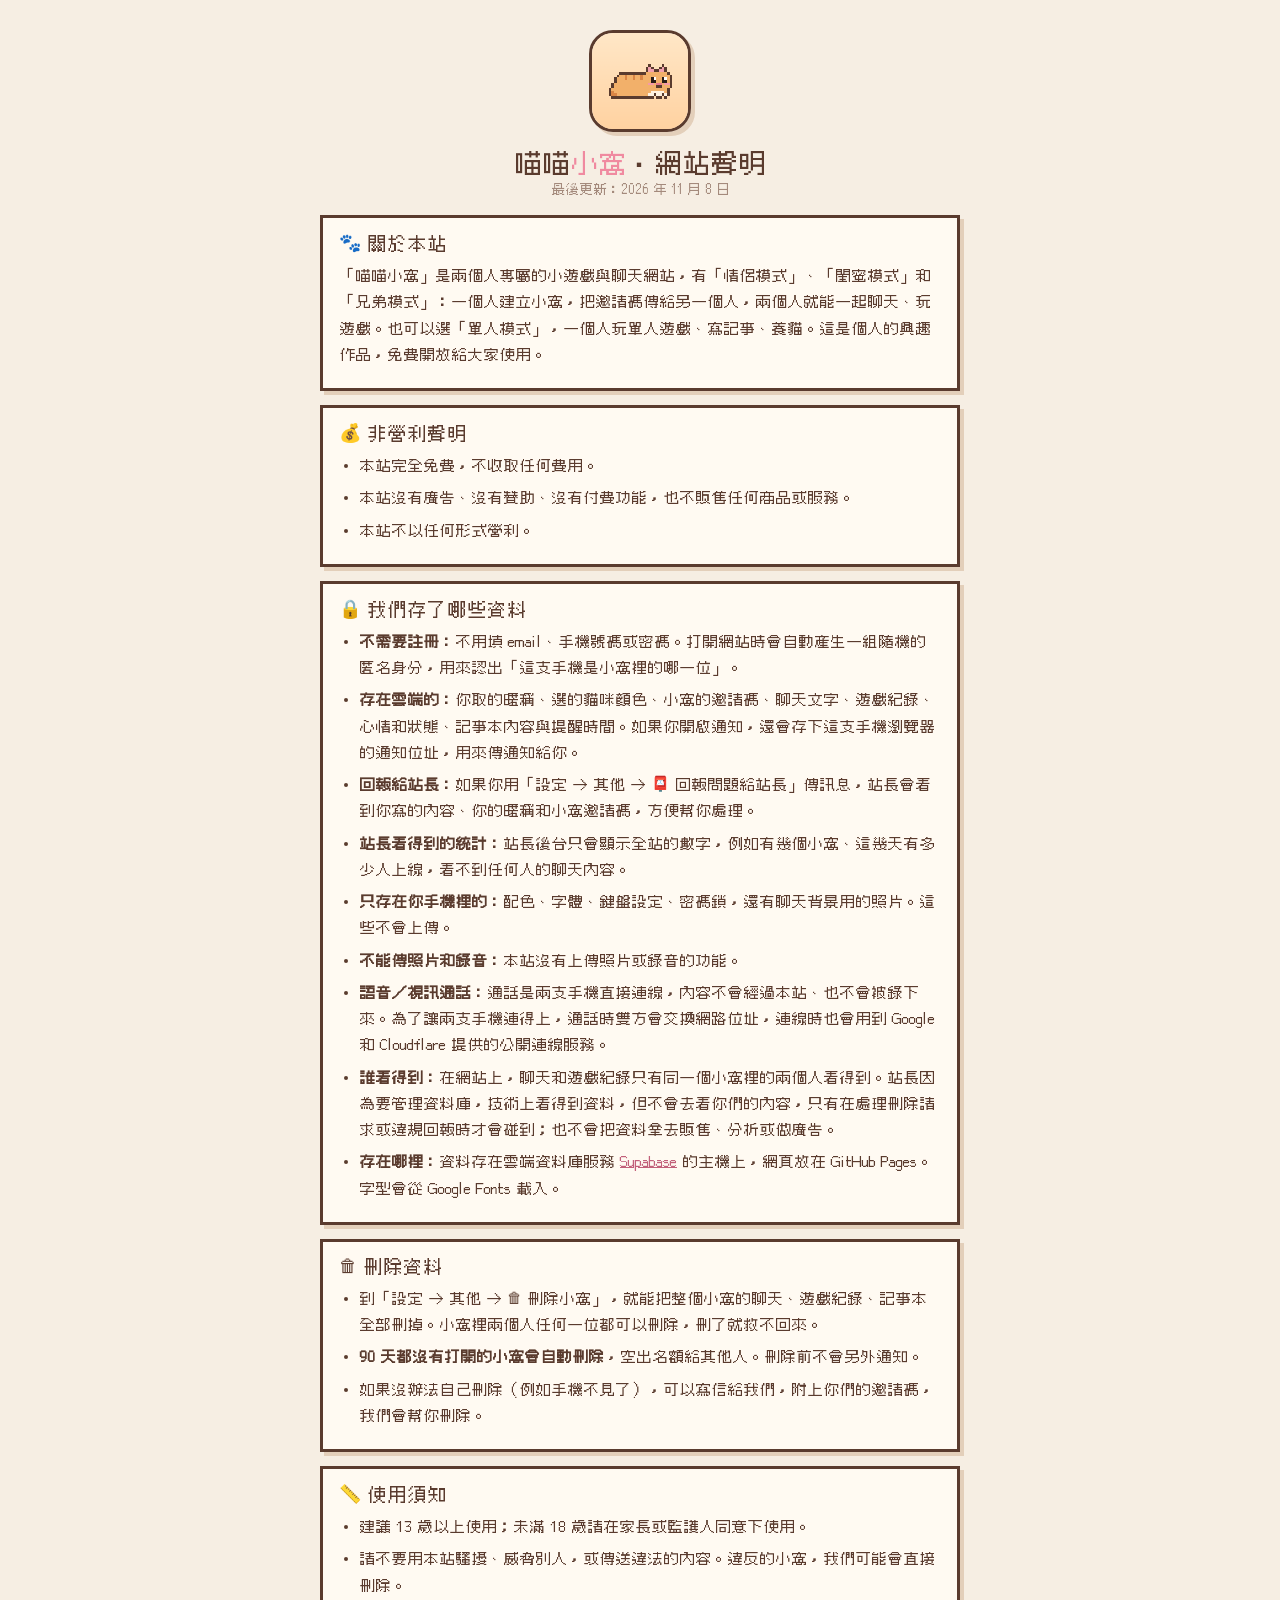
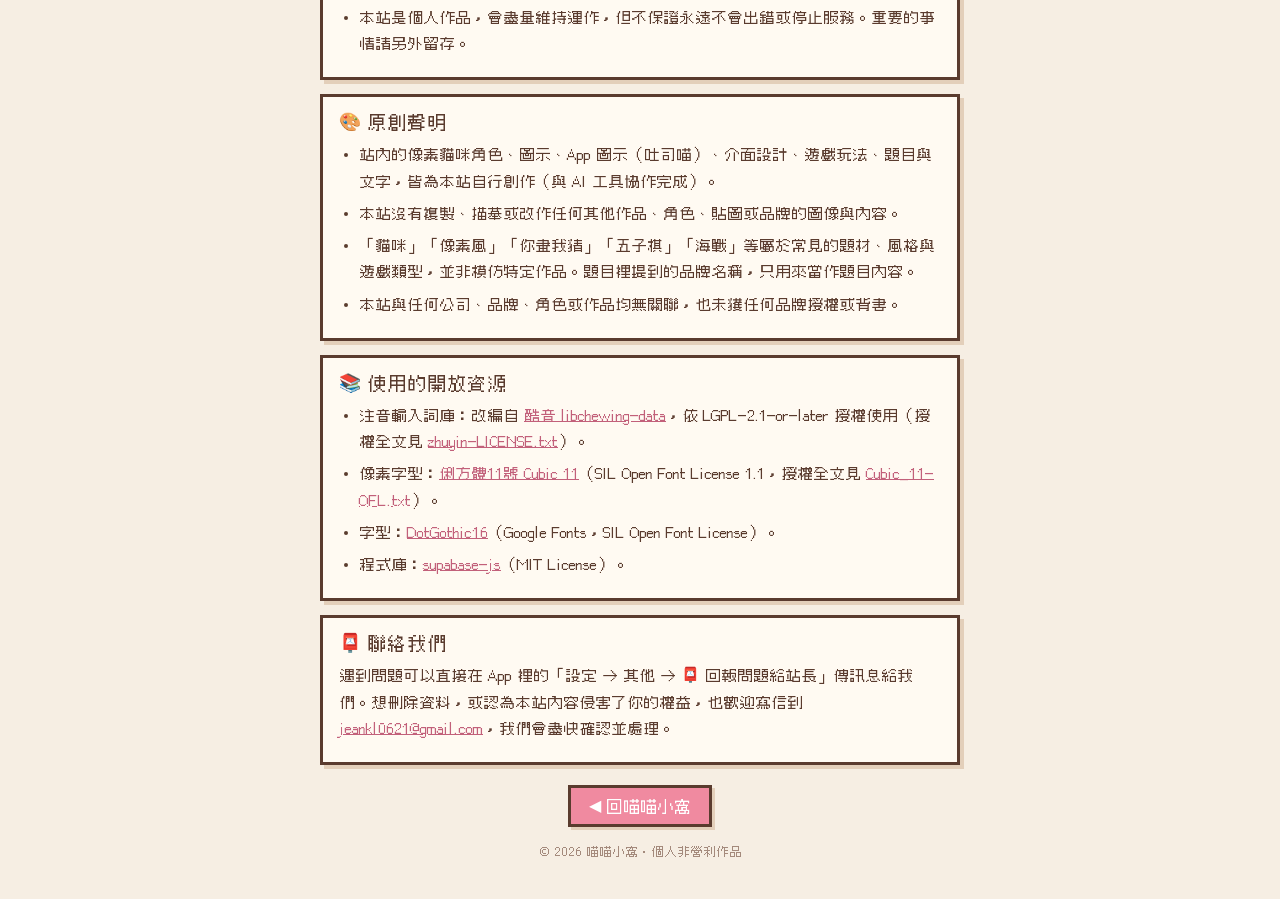
==== about.html @ b5d5bd95 "喵喵小窩 公開版 Co-Authored-By: Claude Opus 5.5 <noreply@anthropic.com> Claude-Session: https://claude.ai/c" ====
<!DOCTYPE html>
<html lang="zh-Hant-TW"><head><meta charset="utf-8">
<meta name="viewport" content="width=device-width,initial-scale=1,viewport-fit=cover">
<title>喵喵小窩・網站聲明</title>
<meta property="og:title" content="喵喵小窩・網站聲明">
<meta property="og:image" content="https://meow-nest.github.io/icons/share.jpg">
<link rel="icon" type="image/png" href="icons/icon-192.png">
<link rel="stylesheet" href="https://fonts.googleapis.com/css2?family=DotGothic16&display=swap">
<style>
@font-face{font-family:"Cubic11";src:url("fonts/Cubic_11.woff2") format("woff2");font-display:swap}
:root{--ink:#5a3b2e;--line:#5a3b2e;--shadow:#e3cfba;--pink:#f08aa0;--pinkL:#ffe1e7;--paper:#fffaf2;--muted:#a48a7c}
html,body{margin:0;background:#f6eee3;color:var(--ink);font-family:"Cubic11","DotGothic16",-apple-system,"PingFang TC","Noto Sans TC",sans-serif}
.wrap{max-width:640px;margin:0 auto;padding:20px 16px calc(40px + env(safe-area-inset-bottom))}
.hd{text-align:center;margin:10px 0 18px}
.hd img{width:96px;height:96px;border-radius:24px;border:3px solid var(--line);box-shadow:4px 4px 0 var(--shadow);image-rendering:pixelated}
h1{font-weight:400;font-size:26px;margin:12px 0 2px}h1 b{font-weight:400;color:var(--pink)}
.sub{color:var(--muted);font-size:13px}
.box{background:var(--paper);border:3px solid var(--line);box-shadow:4px 4px 0 var(--shadow);padding:14px 16px;margin-bottom:14px}
h2{font-weight:400;font-size:18px;margin:0 0 8px}
p,li{font-size:15px;line-height:1.75;margin:0 0 6px}
ul{padding-left:20px;margin:0}
a{color:#c2607a}
.back{display:inline-block;margin-top:6px;padding:8px 18px;background:var(--pink);color:#fff;border:3px solid var(--line);box-shadow:3px 3px 0 var(--shadow);text-decoration:none}
.foot{text-align:center;font-size:12px;color:var(--muted);margin-top:18px}
</style></head><body><div class="wrap">
<div class="hd"><img src="icons/icon-192.png" alt="喵喵小窩"><h1>喵喵<b>小窩</b>・網站聲明</h1><div class="sub">最後更新：2026 年 11 月 8 日</div></div>

<div class="box"><h2>🐾 關於本站</h2>
<p>「喵喵小窩」是兩個人專屬的小遊戲與聊天網站，有「情侶模式」、「閨蜜模式」和「兄弟模式」：一個人建立小窩，把邀請碼傳給另一個人，兩個人就能一起聊天、玩遊戲。也可以選「單人模式」，一個人玩單人遊戲、寫記事、養貓。這是個人的興趣作品，免費開放給大家使用。</p></div>

<div class="box"><h2>💰 非營利聲明</h2>
<ul>
<li>本站完全免費，不收取任何費用。</li>
<li>本站沒有廣告、沒有贊助、沒有付費功能，也不販售任何商品或服務。</li>
<li>本站不以任何形式營利。</li>
</ul></div>

<div class="box"><h2>🔒 我們存了哪些資料</h2>
<ul>
<li><b>不需要註冊</b>：不用填 email、手機號碼或密碼。打開網站時會自動產生一組隨機的匿名身分，用來認出「這支手機是小窩裡的哪一位」。</li>
<li><b>存在雲端的</b>：你取的暱稱、選的貓咪顏色、小窩的邀請碼、聊天文字、遊戲紀錄、心情和狀態、記事本內容與提醒時間。如果你開啟通知，還會存下這支手機瀏覽器的通知位址，用來傳通知給你。</li>
<li><b>回報給站長</b>：如果你用「設定 → 其他 → 📮 回報問題給站長」傳訊息，站長會看到你寫的內容、你的暱稱和小窩邀請碼，方便幫你處理。</li>
<li><b>站長看得到的統計</b>：站長後台只會顯示全站的數字，例如有幾個小窩、這幾天有多少人上線，看不到任何人的聊天內容。</li>
<li><b>只存在你手機裡的</b>：配色、字體、鍵盤設定、密碼鎖，還有聊天背景用的照片。這些不會上傳。</li>
<li><b>不能傳照片和錄音</b>：本站沒有上傳照片或錄音的功能。</li>
<li><b>語音／視訊通話</b>：通話是兩支手機直接連線，內容不會經過本站、也不會被錄下來。為了讓兩支手機連得上，通話時雙方會交換網路位址，連線時也會用到 Google 和 Cloudflare 提供的公開連線服務。</li>
<li><b>誰看得到</b>：在網站上，聊天和遊戲紀錄只有同一個小窩裡的兩個人看得到。站長因為要管理資料庫，技術上看得到資料，但不會去看你們的內容，只有在處理刪除請求或違規回報時才會碰到；也不會把資料拿去販售、分析或做廣告。</li>
<li><b>存在哪裡</b>：資料存在雲端資料庫服務 <a href="https://supabase.com" target="_blank" rel="noopener">Supabase</a> 的主機上，網頁放在 GitHub Pages。字型會從 Google Fonts 載入。</li>
</ul></div>

<div class="box"><h2>🗑 刪除資料</h2>
<ul>
<li>到「設定 → 其他 → 🗑 刪除小窩」，就能把整個小窩的聊天、遊戲紀錄、記事本全部刪掉。小窩裡兩個人任何一位都可以刪除，刪了就救不回來。</li>
<li><b>90 天都沒有打開的小窩會自動刪除</b>，空出名額給其他人。刪除前不會另外通知。</li>
<li>如果沒辦法自己刪除（例如手機不見了），可以寫信給我們，附上你們的邀請碼，我們會幫你刪除。</li>
</ul></div>

<div class="box"><h2>📏 使用須知</h2>
<ul>
<li>建議 13 歲以上使用；未滿 18 歲請在家長或監護人同意下使用。</li>
<li>請不要用本站騷擾、威脅別人，或傳送違法的內容。違反的小窩，我們可能會直接刪除。</li>
<li>本站是個人作品，會盡量維持運作，但不保證永遠不會出錯或停止服務。重要的事情請另外留存。</li>
</ul></div>

<div class="box"><h2>🎨 原創聲明</h2>
<ul>
<li>站內的像素貓咪角色、圖示、App 圖示（吐司喵）、介面設計、遊戲玩法、題目與文字，皆為本站自行創作（與 AI 工具協作完成）。</li>
<li>本站沒有複製、描摹或改作任何其他作品、角色、貼圖或品牌的圖像與內容。</li>
<li>「貓咪」「像素風」「你畫我猜」「五子棋」「海戰」等屬於常見的題材、風格與遊戲類型，並非模仿特定作品。題目裡提到的品牌名稱，只用來當作題目內容。</li>
<li>本站與任何公司、品牌、角色或作品均無關聯，也未獲任何品牌授權或背書。</li>
</ul></div>

<div class="box"><h2>📚 使用的開放資源</h2>
<ul>
<li>注音輸入詞庫：改編自 <a href="https://github.com/chewing/libchewing-data" target="_blank" rel="noopener">酷音 libchewing-data</a>，依 LGPL-2.1-or-later 授權使用（授權全文見 <a href="zhuyin-LICENSE.txt">zhuyin-LICENSE.txt</a>）。</li>
<li>像素字型：<a href="https://github.com/ACh-K/Cubic-11" target="_blank" rel="noopener">俐方體11號 Cubic 11</a>（SIL Open Font License 1.1，授權全文見 <a href="fonts/Cubic_11-OFL.txt">Cubic_11-OFL.txt</a>）。</li>
<li>字型：<a href="https://fonts.google.com/specimen/DotGothic16" target="_blank" rel="noopener">DotGothic16</a>（Google Fonts，SIL Open Font License）。</li>
<li>程式庫：<a href="https://github.com/supabase/supabase-js" target="_blank" rel="noopener">supabase-js</a>（MIT License）。</li>
</ul></div>

<div class="box"><h2>📮 聯絡我們</h2>
<p>遇到問題可以直接在 App 裡的「設定 → 其他 → 📮 回報問題給站長」傳訊息給我們。想刪除資料，或認為本站內容侵害了你的權益，也歡迎寫信到 <a href="mailto:jeankl0621&#64;gmail.com">jeankl0621&#64;gmail.com</a>，我們會盡快確認並處理。</p></div>

<div style="text-align:center"><a class="back" href="./">◀ 回喵喵小窩</a></div>
<div class="foot">© 2026 喵喵小窩・個人非營利作品</div>
</div></body></html>
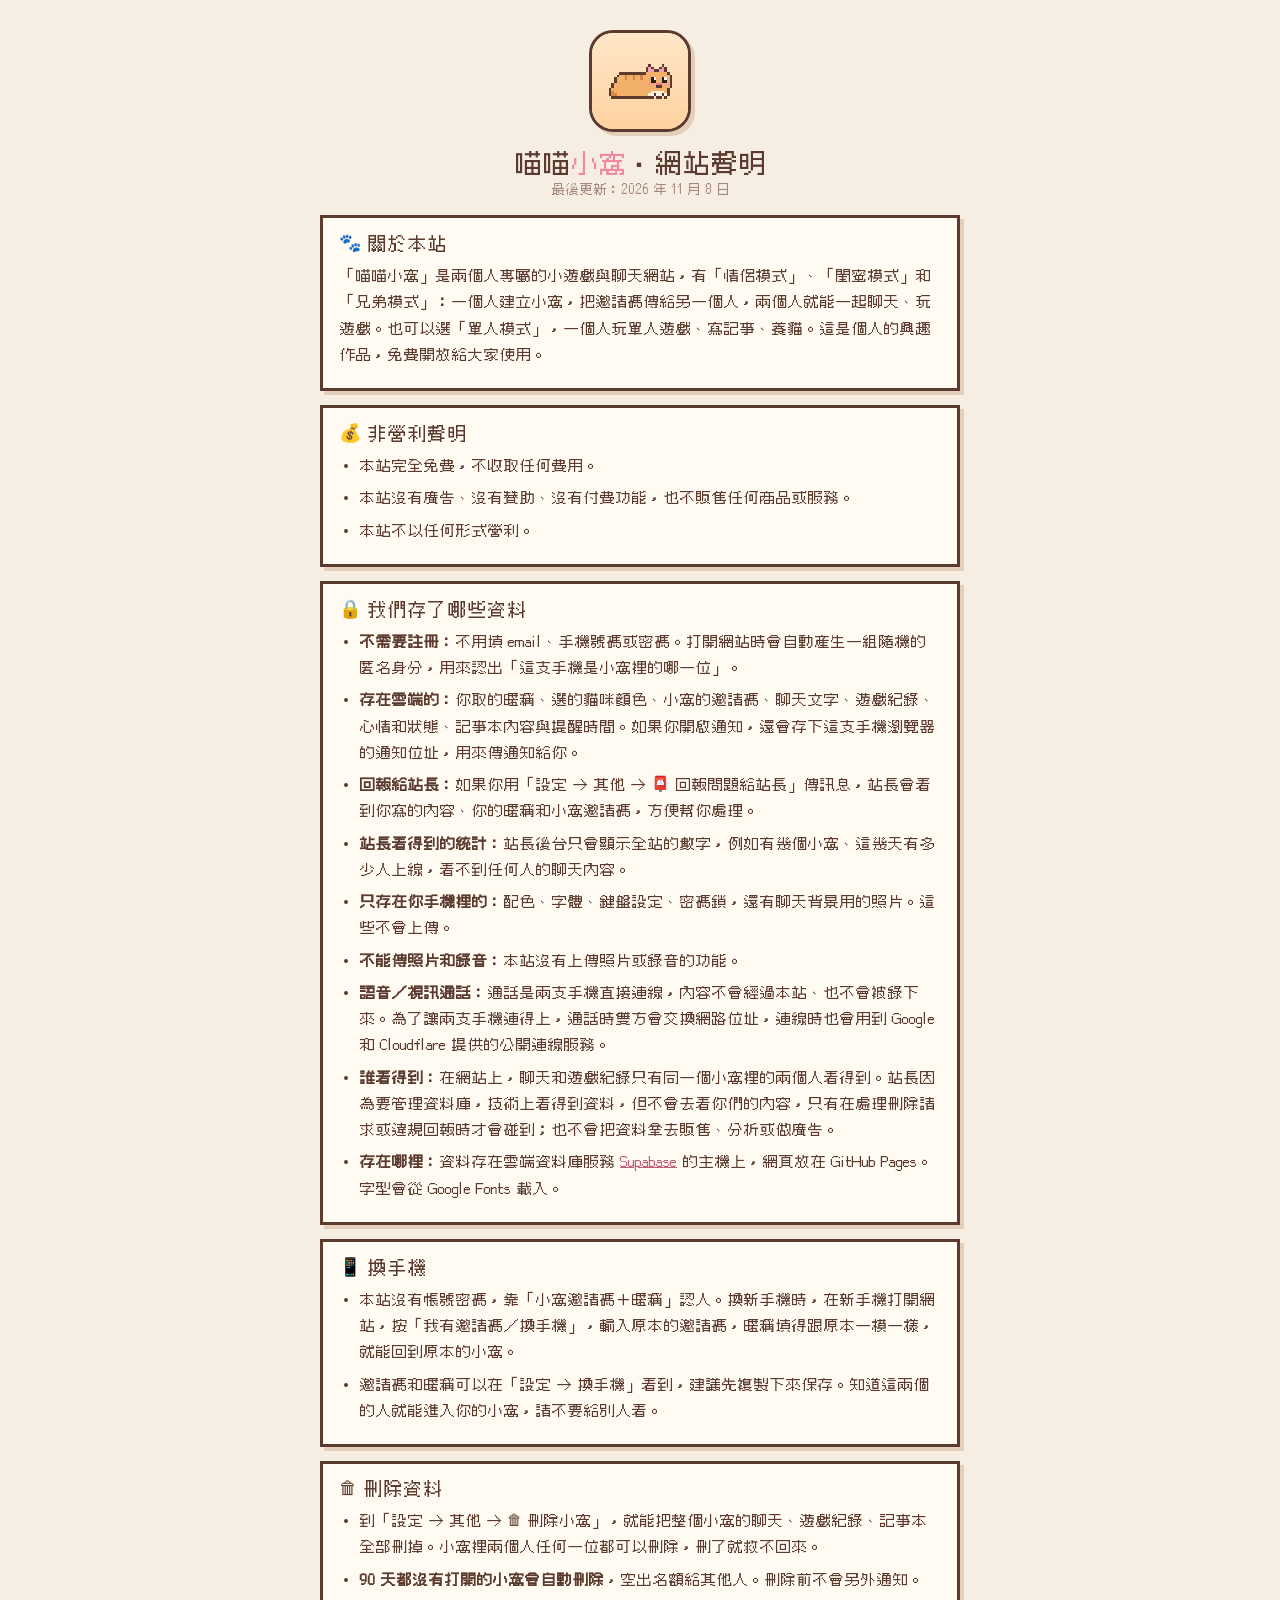
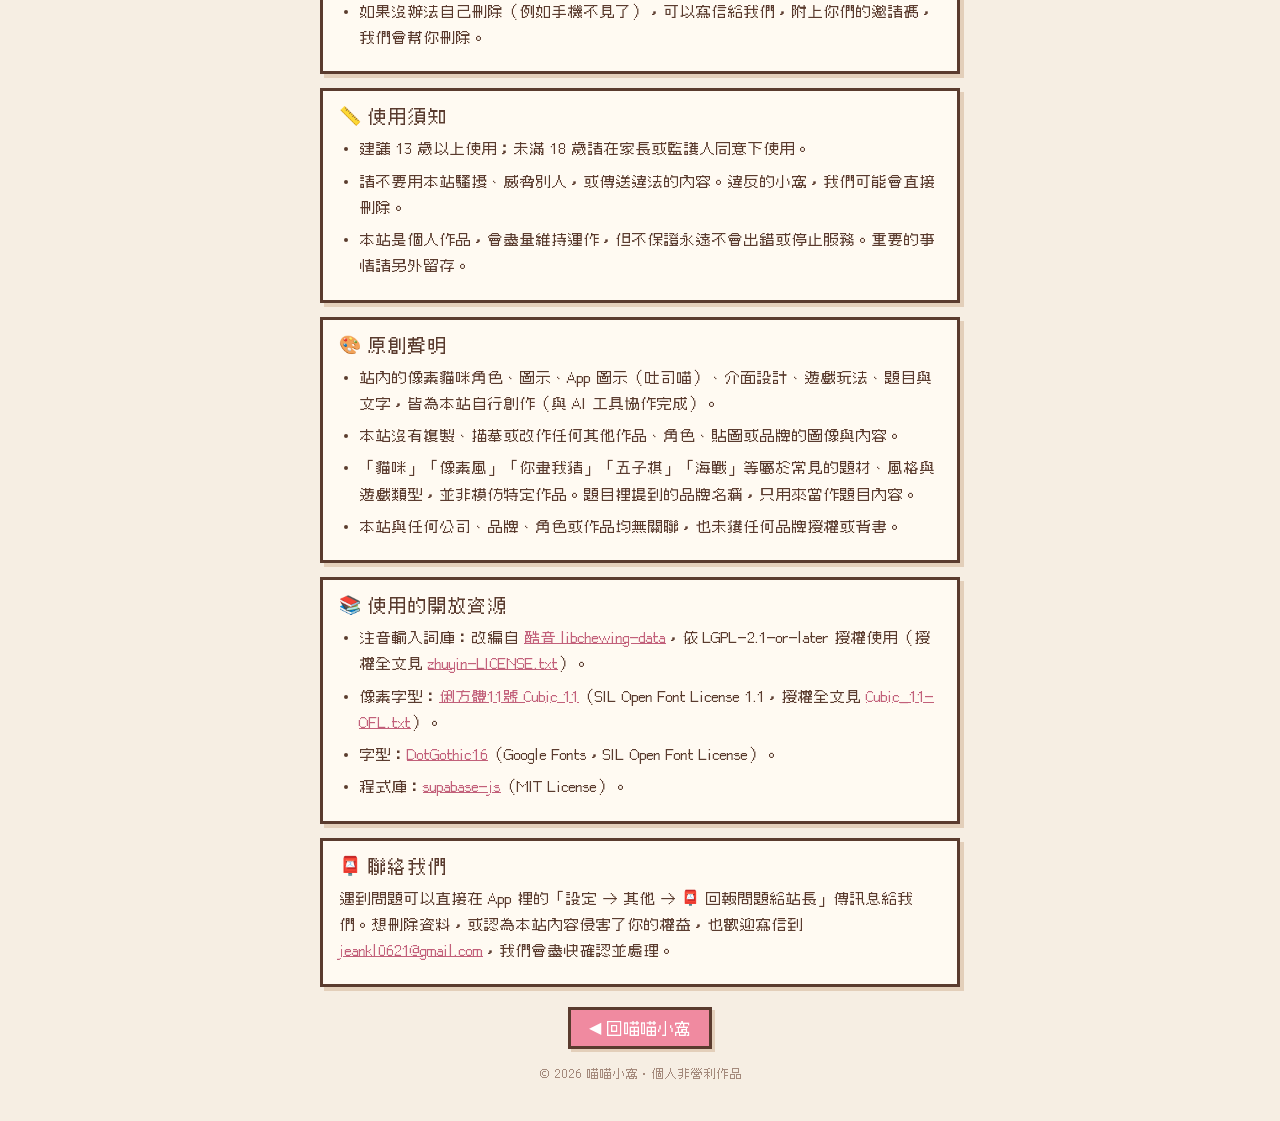
==== commit 743de333: "Move-to-new-phone guide: settings card, solo tip after creating, join hint Co-Authored-By: Claude Op" ====
--- a/about.html
+++ b/about.html
@@ -48,6 +48,12 @@
 <li><b>存在哪裡</b>：資料存在雲端資料庫服務 <a href="https://supabase.com" target="_blank" rel="noopener">Supabase</a> 的主機上，網頁放在 GitHub Pages。字型會從 Google Fonts 載入。</li>
 </ul></div>
 
+<div class="box"><h2>📱 換手機</h2>
+<ul>
+<li>本站沒有帳號密碼，靠「小窩邀請碼＋暱稱」認人。換新手機時，在新手機打開網站，按「我有邀請碼／換手機」，輸入原本的邀請碼，暱稱填得跟原本一模一樣，就能回到原本的小窩。</li>
+<li>邀請碼和暱稱可以在「設定 → 換手機」看到，建議先複製下來保存。知道這兩個的人就能進入你的小窩，請不要給別人看。</li>
+</ul></div>
+
 <div class="box"><h2>🗑 刪除資料</h2>
 <ul>
 <li>到「設定 → 其他 → 🗑 刪除小窩」，就能把整個小窩的聊天、遊戲紀錄、記事本全部刪掉。小窩裡兩個人任何一位都可以刪除，刪了就救不回來。</li>
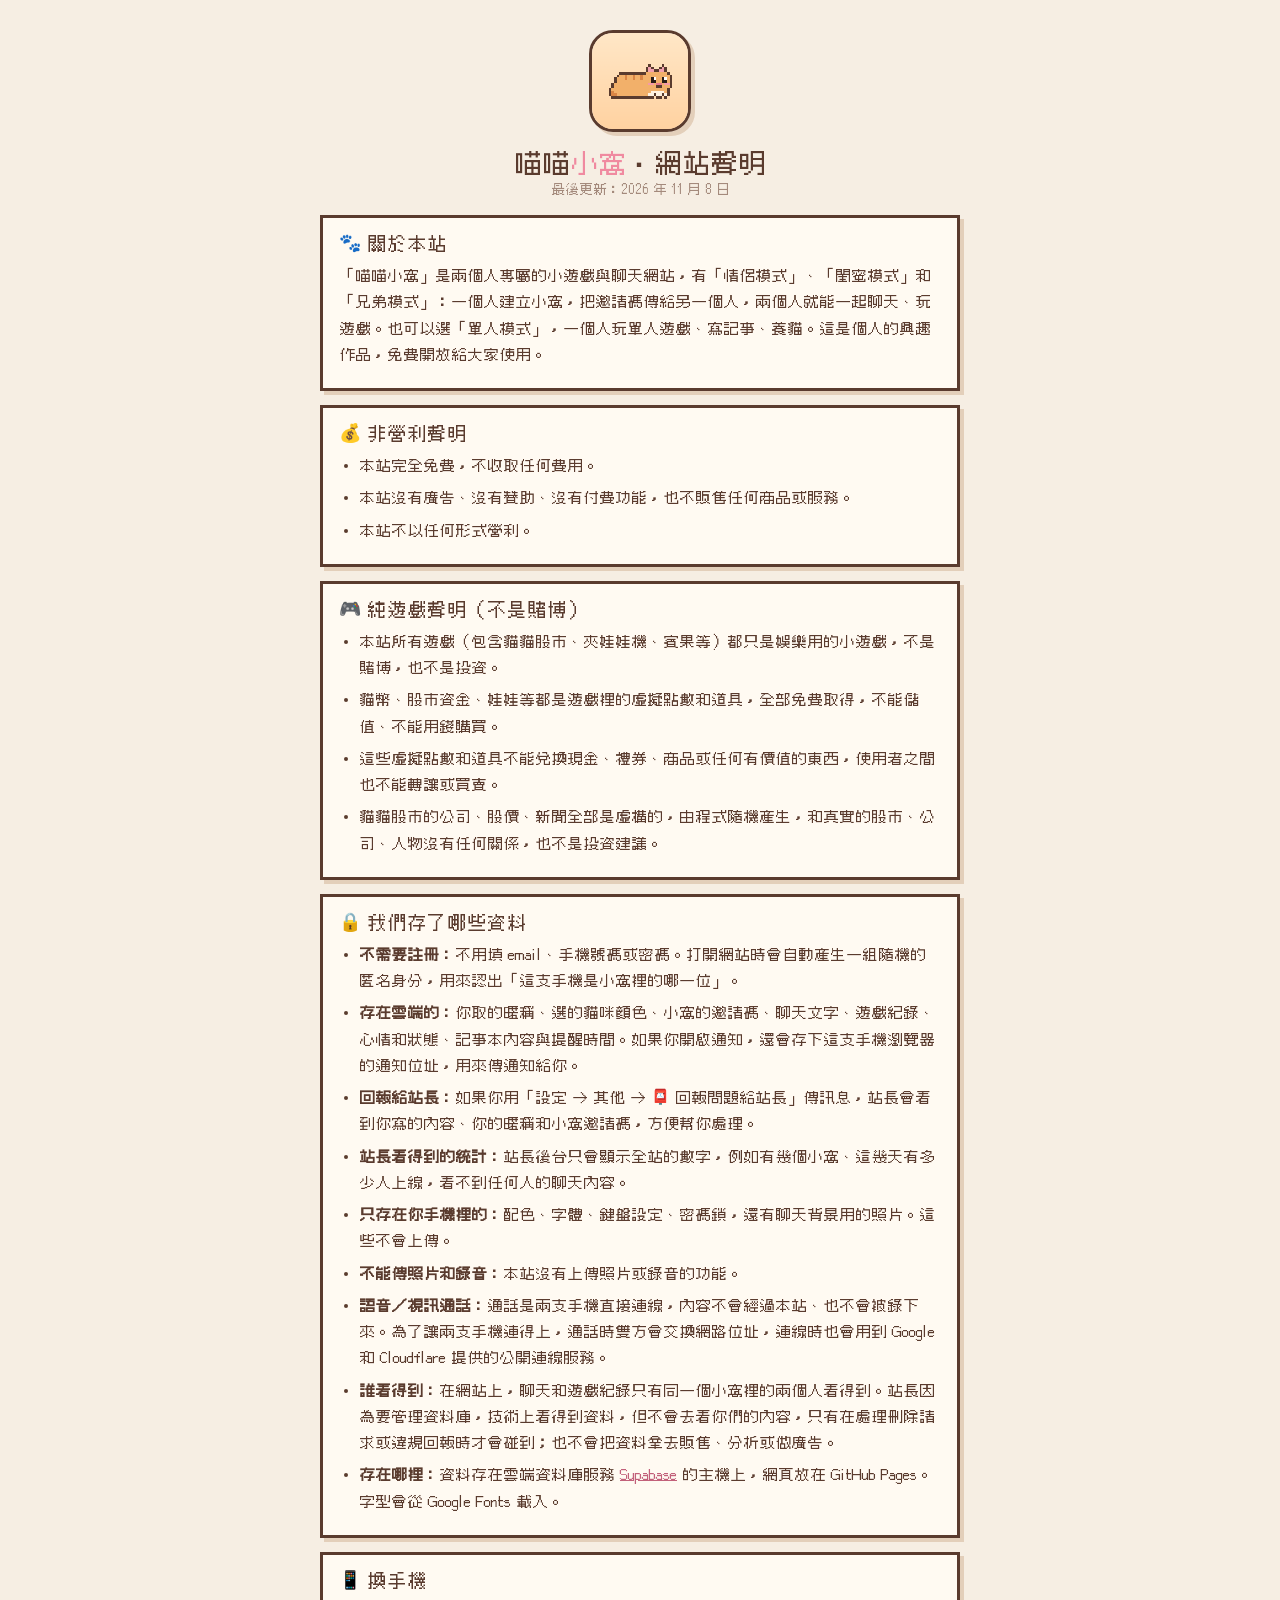
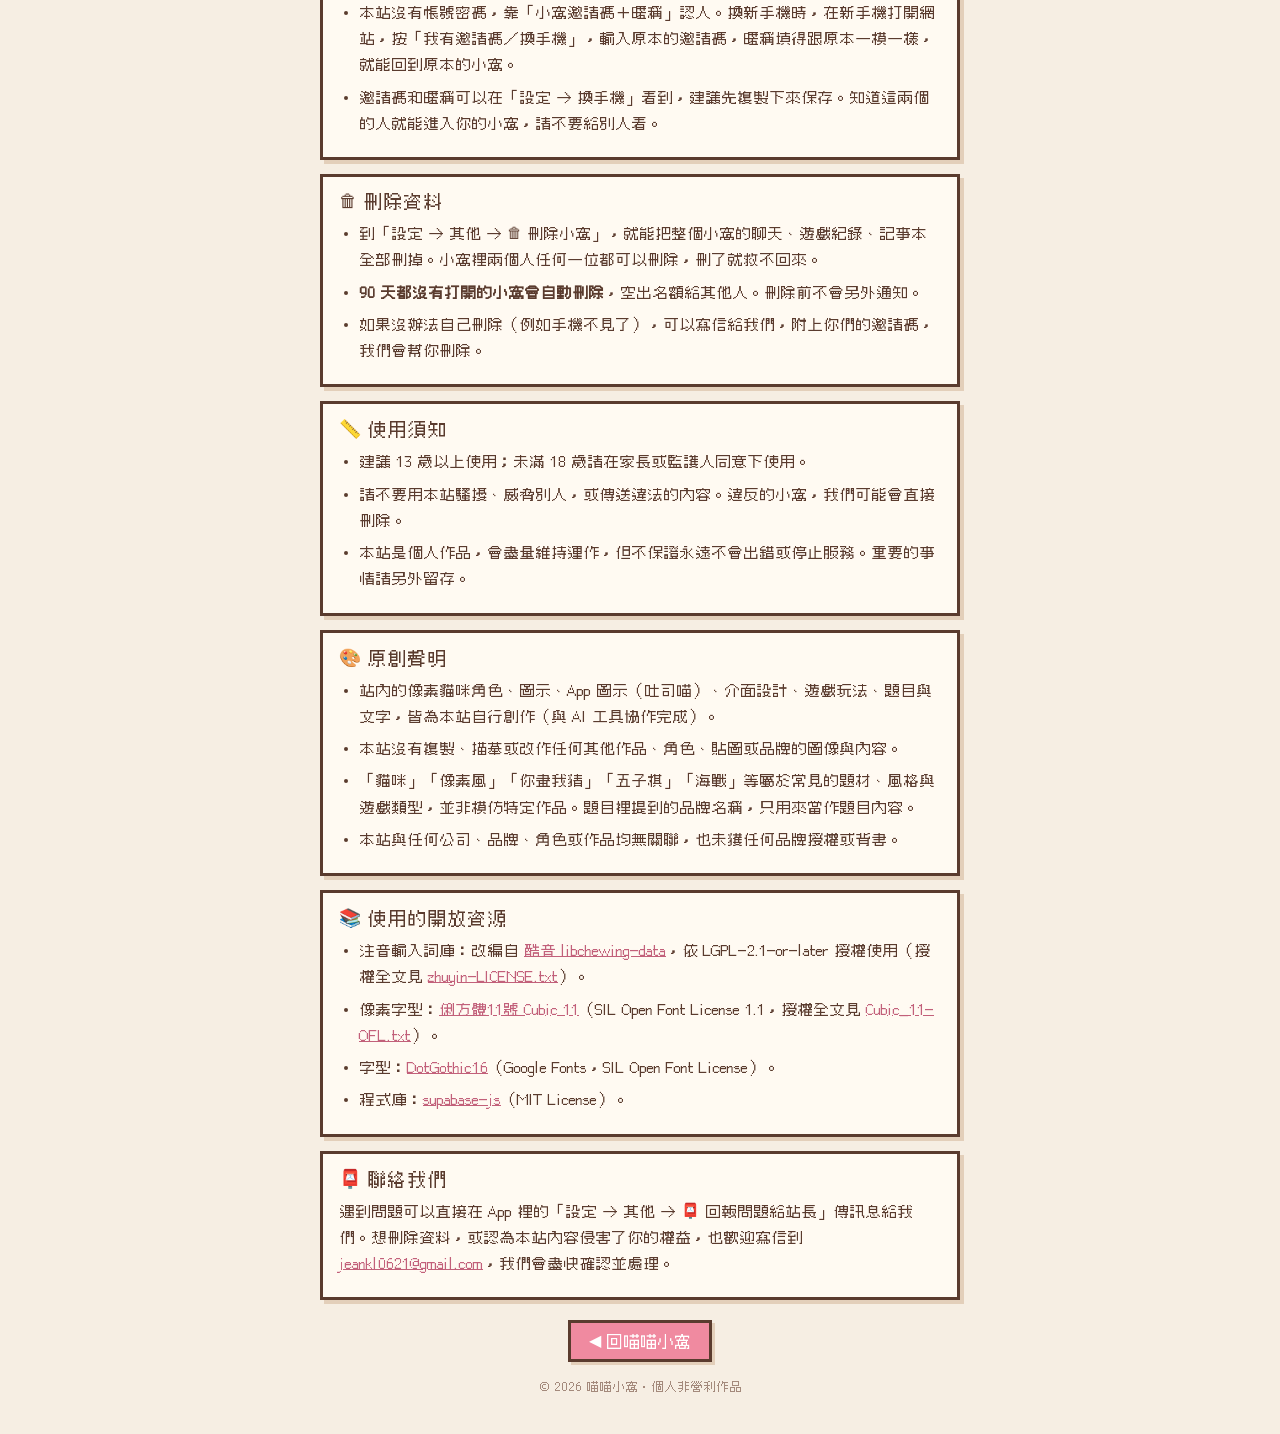
==== commit 7b4de818: "加上純遊戲聲明（不是賭博）：關於頁、遊戲列表、貓貓股市 Co-Authored-By: Claude Fable 5.2 <noreply@anthropic.com> Claude-Session:" ====
--- a/about.html
+++ b/about.html
@@ -33,6 +33,14 @@
 <li>本站完全免費，不收取任何費用。</li>
 <li>本站沒有廣告、沒有贊助、沒有付費功能，也不販售任何商品或服務。</li>
 <li>本站不以任何形式營利。</li>
+</ul></div>
+
+<div class="box"><h2>🎮 純遊戲聲明（不是賭博）</h2>
+<ul>
+<li>本站所有遊戲（包含貓貓股市、夾娃娃機、賓果等）都只是娛樂用的小遊戲，不是賭博，也不是投資。</li>
+<li>貓幣、股市資金、娃娃等都是遊戲裡的虛擬點數和道具，全部免費取得，不能儲值、不能用錢購買。</li>
+<li>這些虛擬點數和道具不能兌換現金、禮券、商品或任何有價值的東西，使用者之間也不能轉讓或買賣。</li>
+<li>貓貓股市的公司、股價、新聞全部是虛構的，由程式隨機產生，和真實的股市、公司、人物沒有任何關係，也不是投資建議。</li>
 </ul></div>
 
 <div class="box"><h2>🔒 我們存了哪些資料</h2>
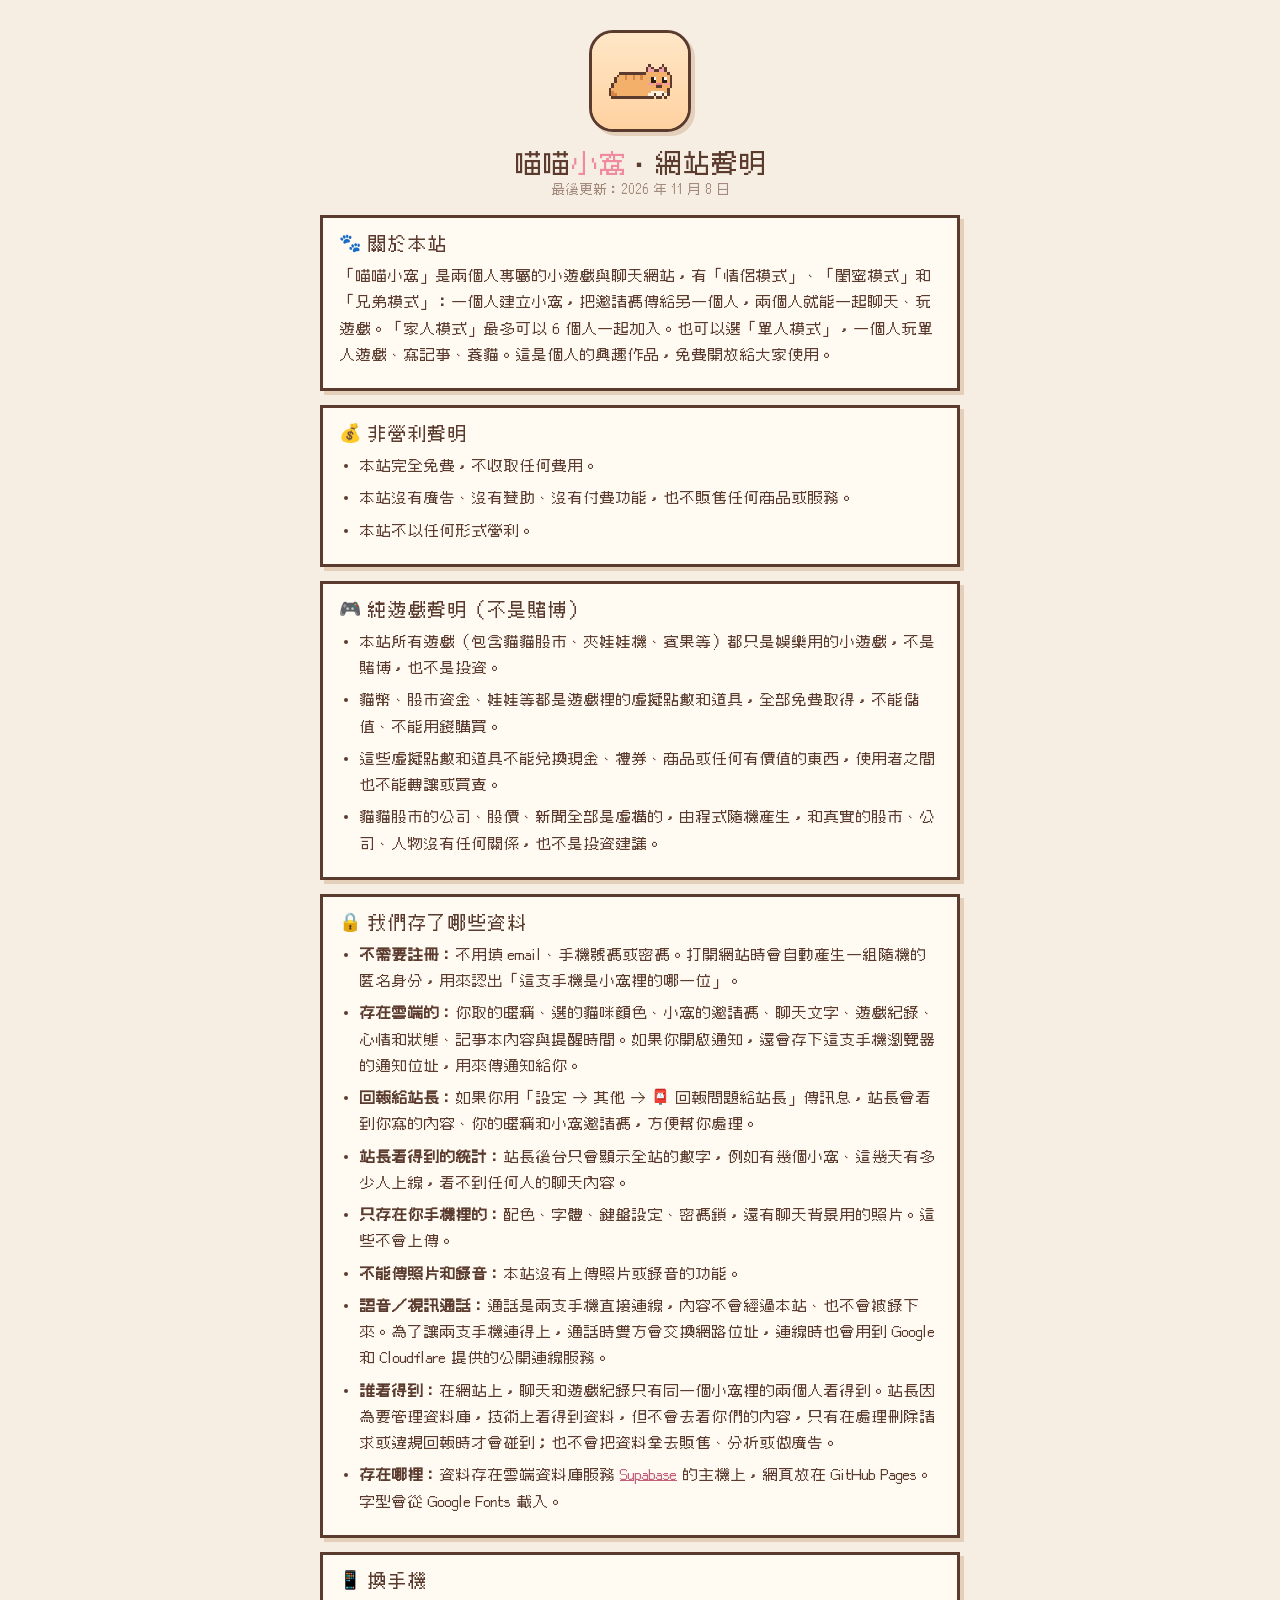
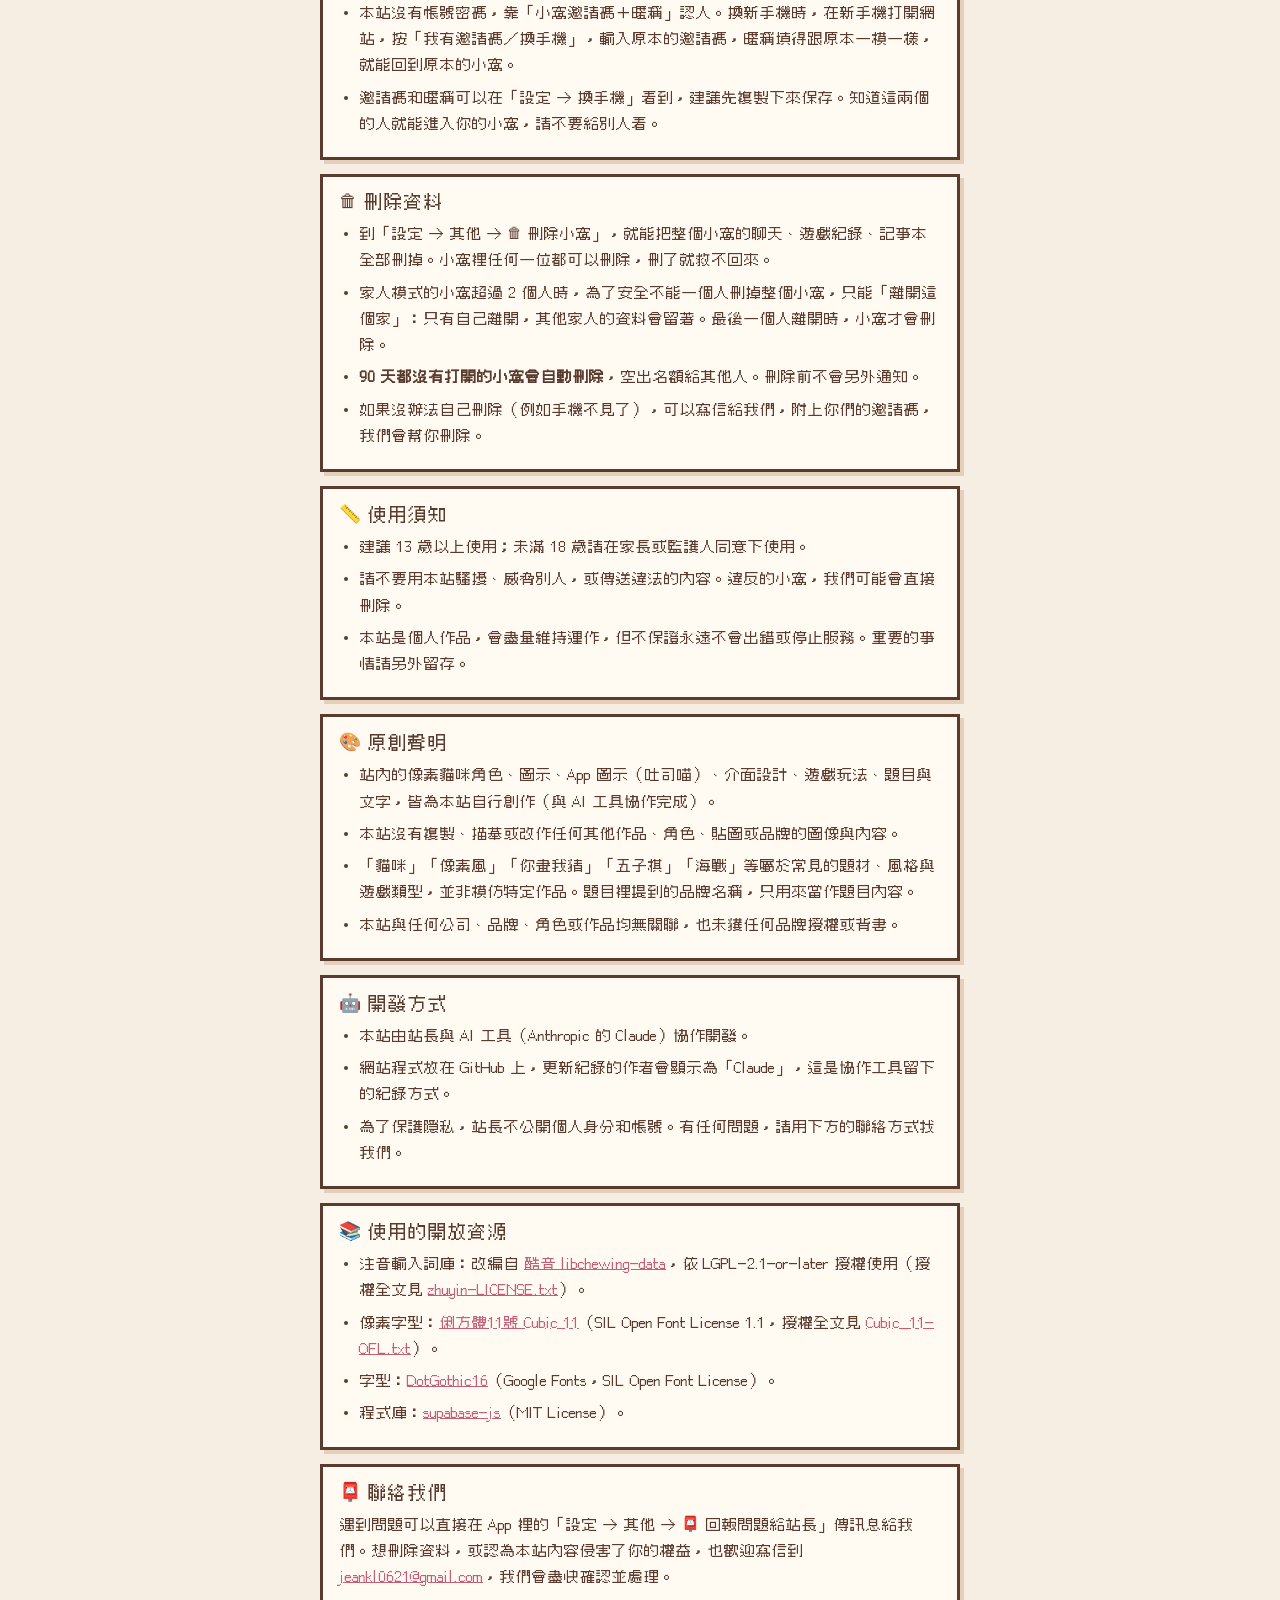
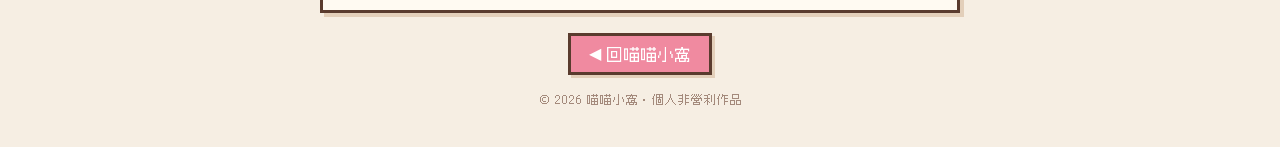
==== commit e42627f4: "網站聲明：加上開發方式（與 AI 協作、更新紀錄顯示 Claude、站長不公開身分），補上家人模式說明 Co-Authored-By: Claude Opus 5.5 <noreply@anthrop" ====
--- a/about.html
+++ b/about.html
@@ -26,7 +26,7 @@
 <div class="hd"><img src="icons/icon-192.png" alt="喵喵小窩"><h1>喵喵<b>小窩</b>・網站聲明</h1><div class="sub">最後更新：2026 年 11 月 8 日</div></div>
 
 <div class="box"><h2>🐾 關於本站</h2>
-<p>「喵喵小窩」是兩個人專屬的小遊戲與聊天網站，有「情侶模式」、「閨蜜模式」和「兄弟模式」：一個人建立小窩，把邀請碼傳給另一個人，兩個人就能一起聊天、玩遊戲。也可以選「單人模式」，一個人玩單人遊戲、寫記事、養貓。這是個人的興趣作品，免費開放給大家使用。</p></div>
+<p>「喵喵小窩」是兩個人專屬的小遊戲與聊天網站，有「情侶模式」、「閨蜜模式」和「兄弟模式」：一個人建立小窩，把邀請碼傳給另一個人，兩個人就能一起聊天、玩遊戲。「家人模式」最多可以 6 個人一起加入。也可以選「單人模式」，一個人玩單人遊戲、寫記事、養貓。這是個人的興趣作品，免費開放給大家使用。</p></div>
 
 <div class="box"><h2>💰 非營利聲明</h2>
 <ul>
@@ -64,7 +64,8 @@
 
 <div class="box"><h2>🗑 刪除資料</h2>
 <ul>
-<li>到「設定 → 其他 → 🗑 刪除小窩」，就能把整個小窩的聊天、遊戲紀錄、記事本全部刪掉。小窩裡兩個人任何一位都可以刪除，刪了就救不回來。</li>
+<li>到「設定 → 其他 → 🗑 刪除小窩」，就能把整個小窩的聊天、遊戲紀錄、記事本全部刪掉。小窩裡任何一位都可以刪除，刪了就救不回來。</li>
+<li>家人模式的小窩超過 2 個人時，為了安全不能一個人刪掉整個小窩，只能「離開這個家」：只有自己離開，其他家人的資料會留著。最後一個人離開時，小窩才會刪除。</li>
 <li><b>90 天都沒有打開的小窩會自動刪除</b>，空出名額給其他人。刪除前不會另外通知。</li>
 <li>如果沒辦法自己刪除（例如手機不見了），可以寫信給我們，附上你們的邀請碼，我們會幫你刪除。</li>
 </ul></div>
@@ -84,6 +85,13 @@
 <li>本站與任何公司、品牌、角色或作品均無關聯，也未獲任何品牌授權或背書。</li>
 </ul></div>
 
+<div class="box"><h2>🤖 開發方式</h2>
+<ul>
+<li>本站由站長與 AI 工具（Anthropic 的 Claude）協作開發。</li>
+<li>網站程式放在 GitHub 上，更新紀錄的作者會顯示為「Claude」，這是協作工具留下的紀錄方式。</li>
+<li>為了保護隱私，站長不公開個人身分和帳號。有任何問題，請用下方的聯絡方式找我們。</li>
+</ul></div>
+
 <div class="box"><h2>📚 使用的開放資源</h2>
 <ul>
 <li>注音輸入詞庫：改編自 <a href="https://github.com/chewing/libchewing-data" target="_blank" rel="noopener">酷音 libchewing-data</a>，依 LGPL-2.1-or-later 授權使用（授權全文見 <a href="zhuyin-LICENSE.txt">zhuyin-LICENSE.txt</a>）。</li>
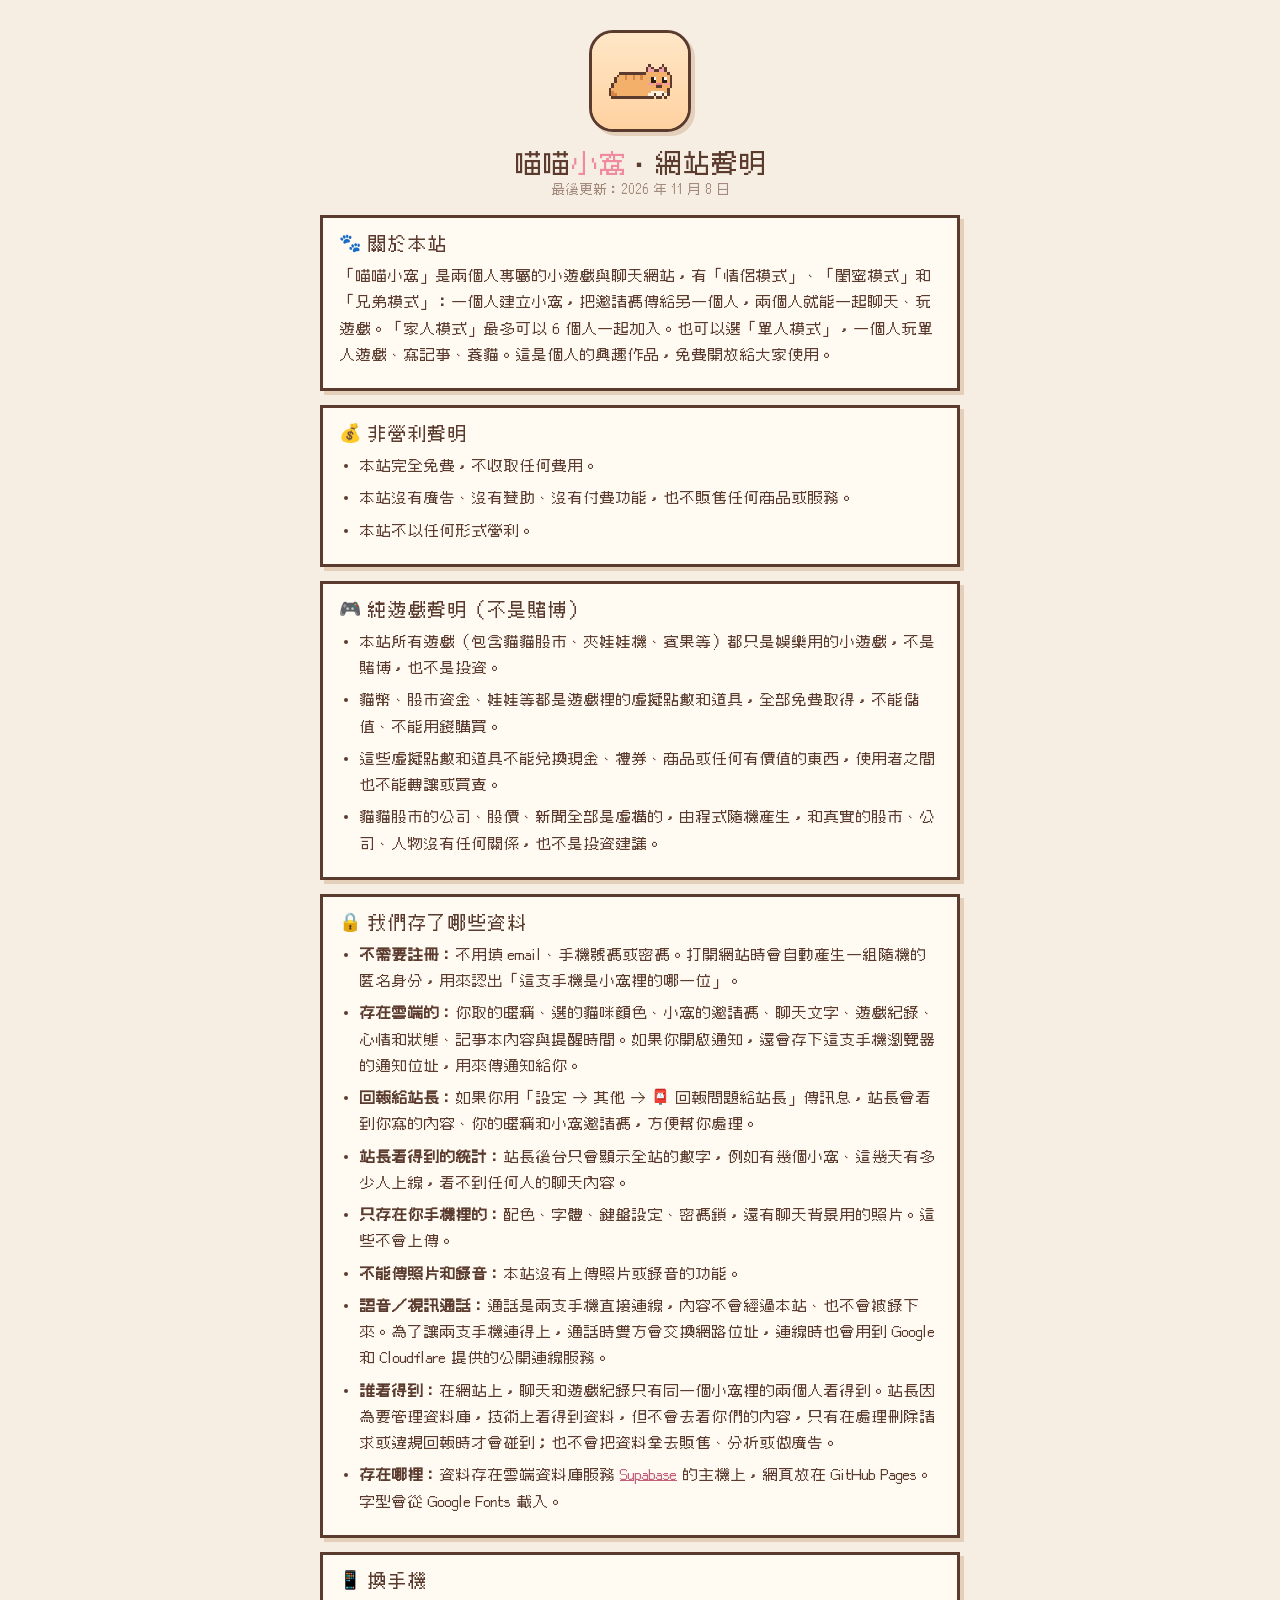
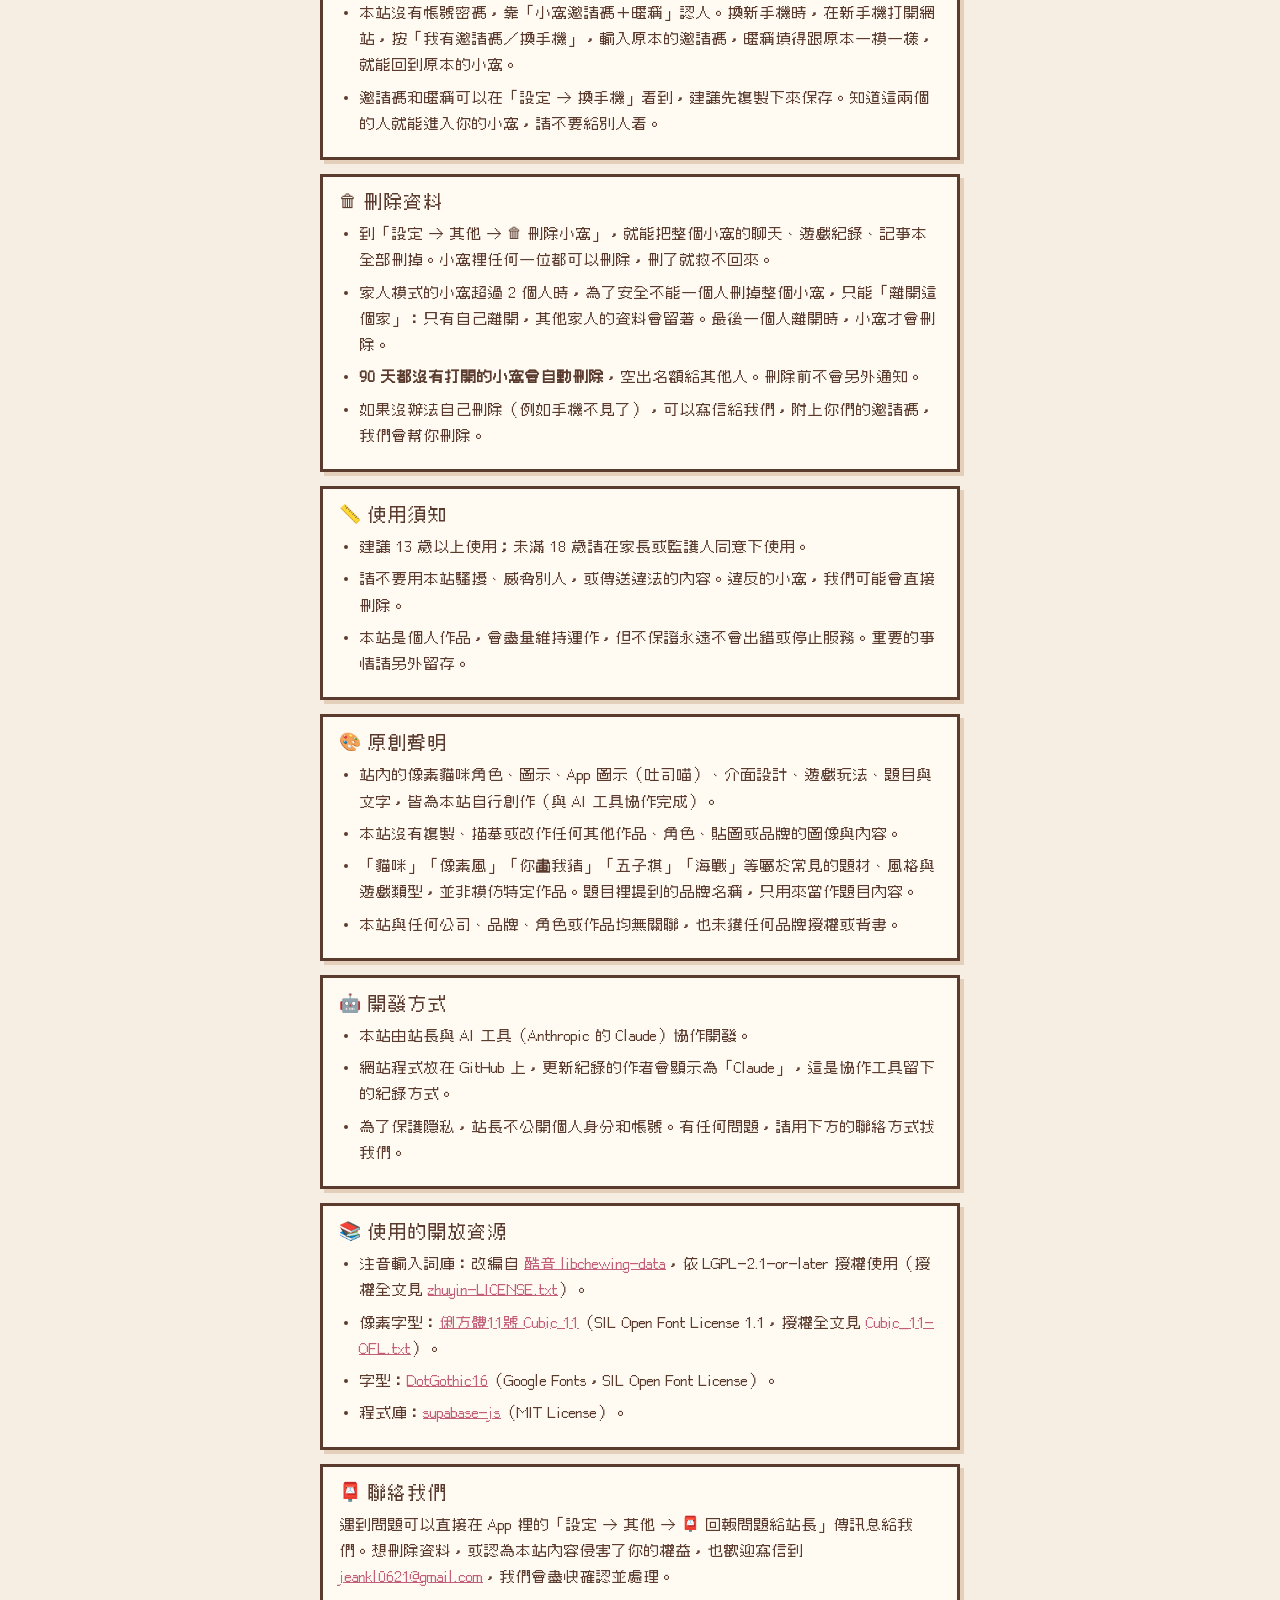
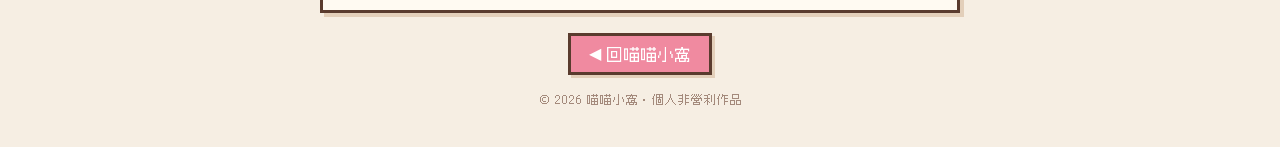
==== commit ec49600c: "修正像素字體的「畫」字（補上外框） Co-Authored-By: Claude Opus 5.5 <noreply@anthropic.com> Claude-Session: https://cl" ====
--- a/about.html
+++ b/about.html
@@ -7,7 +7,7 @@
 <link rel="icon" type="image/png" href="icons/icon-192.png">
 <link rel="stylesheet" href="https://fonts.googleapis.com/css2?family=DotGothic16&display=swap">
 <style>
-@font-face{font-family:"Cubic11";src:url("fonts/Cubic_11.woff2") format("woff2");font-display:swap}
+@font-face{font-family:"Cubic11";src:url("fonts/Cubic_11.woff2") format("woff2");font-display:swap}@font-face{font-family:"Cubic11";src:url("fonts/cubic_fix.woff") format("woff");unicode-range:U+756B}
 :root{--ink:#5a3b2e;--line:#5a3b2e;--shadow:#e3cfba;--pink:#f08aa0;--pinkL:#ffe1e7;--paper:#fffaf2;--muted:#a48a7c}
 html,body{margin:0;background:#f6eee3;color:var(--ink);font-family:"Cubic11","DotGothic16",-apple-system,"PingFang TC","Noto Sans TC",sans-serif}
 .wrap{max-width:640px;margin:0 auto;padding:20px 16px calc(40px + env(safe-area-inset-bottom))}
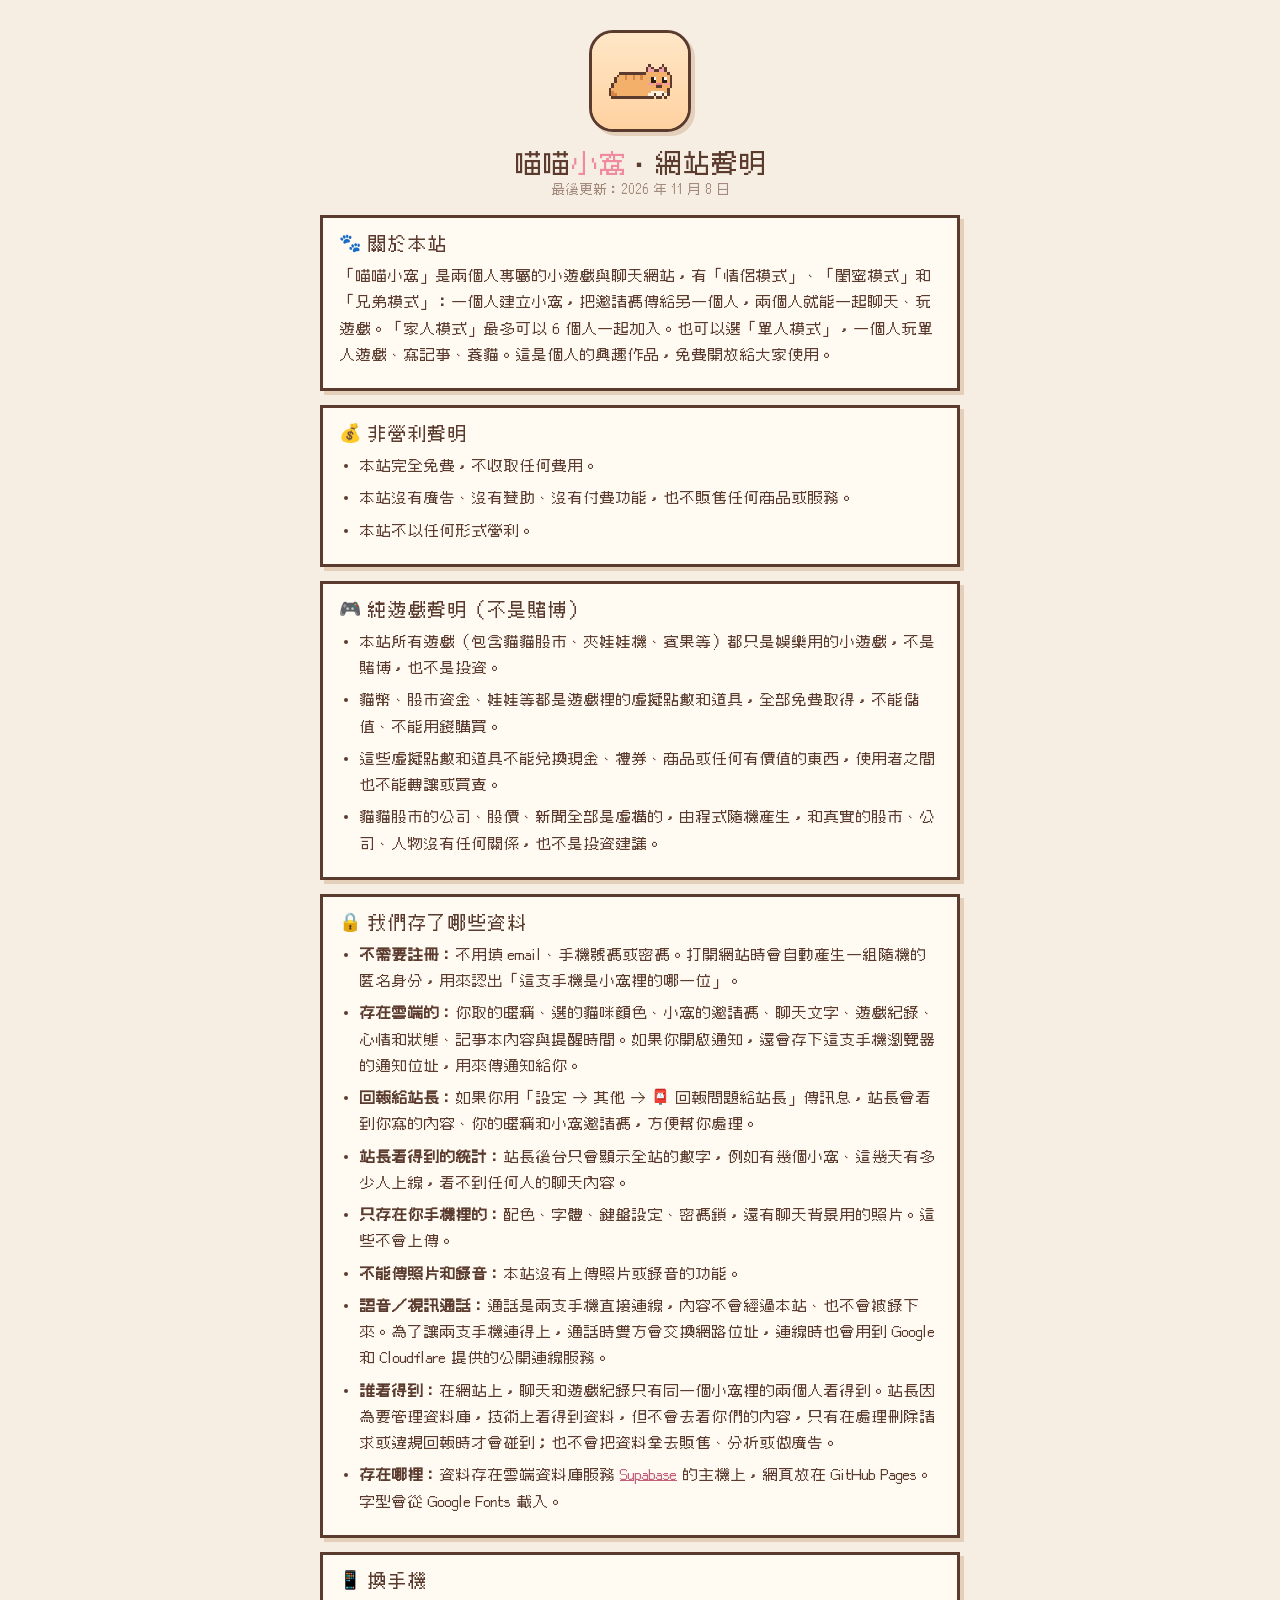
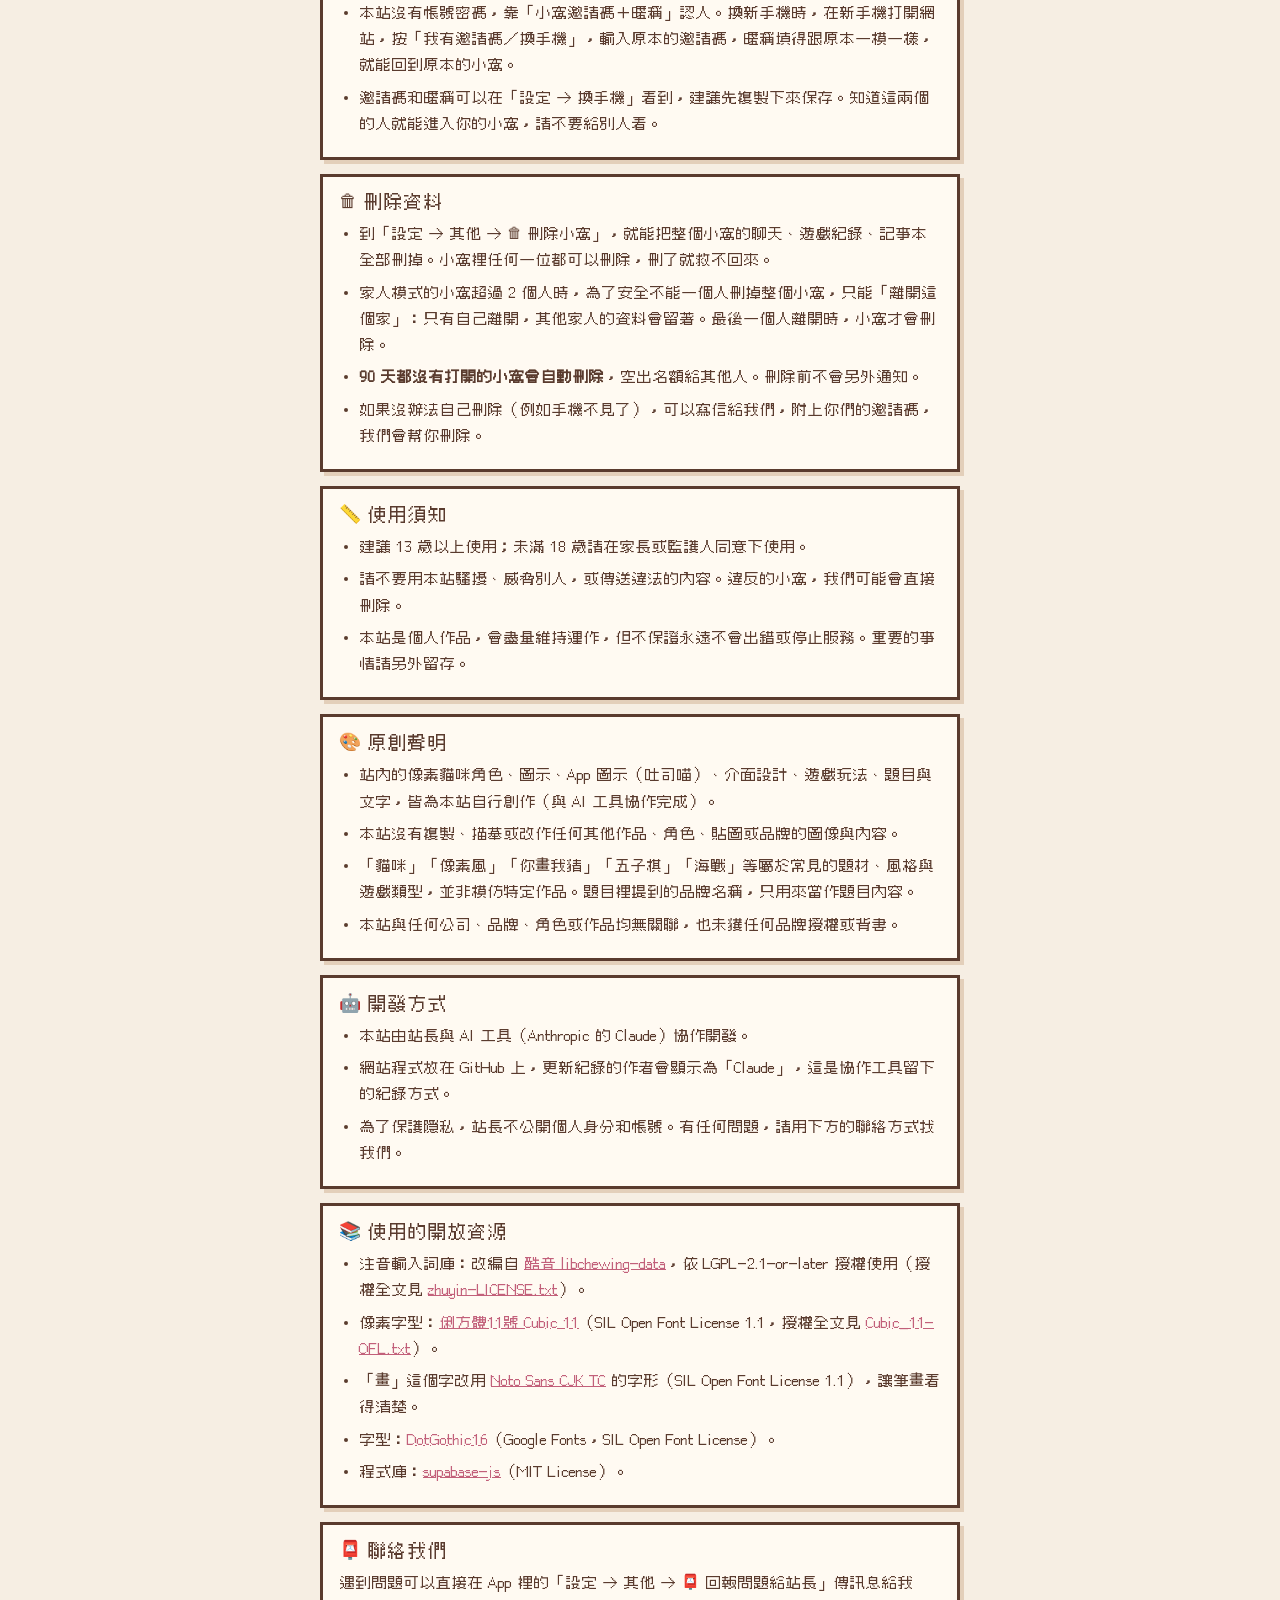
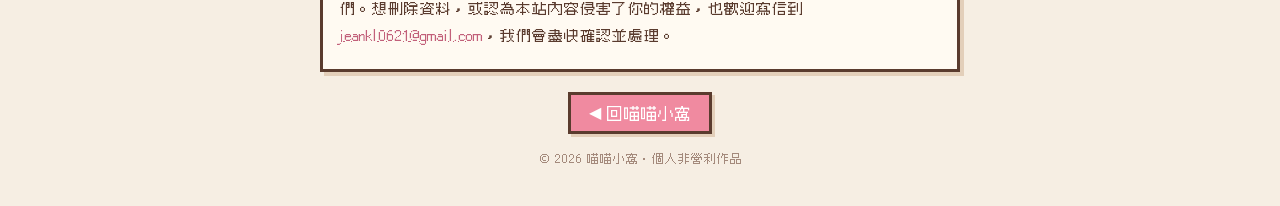
==== commit 506235db: "「畫」改用正常繁體字形（Noto Sans CJK TC，只換這一個字） Co-Authored-By: Claude Opus 5.5 <noreply@anthropic.com> Claude-" ====
--- a/about.html
+++ b/about.html
@@ -96,6 +96,7 @@
 <ul>
 <li>注音輸入詞庫：改編自 <a href="https://github.com/chewing/libchewing-data" target="_blank" rel="noopener">酷音 libchewing-data</a>，依 LGPL-2.1-or-later 授權使用（授權全文見 <a href="zhuyin-LICENSE.txt">zhuyin-LICENSE.txt</a>）。</li>
 <li>像素字型：<a href="https://github.com/ACh-K/Cubic-11" target="_blank" rel="noopener">俐方體11號 Cubic 11</a>（SIL Open Font License 1.1，授權全文見 <a href="fonts/Cubic_11-OFL.txt">Cubic_11-OFL.txt</a>）。</li>
+<li>「畫」這個字改用 <a href="https://github.com/notofonts/noto-cjk" target="_blank" rel="noopener">Noto Sans CJK TC</a> 的字形（SIL Open Font License 1.1），讓筆畫看得清楚。</li>
 <li>字型：<a href="https://fonts.google.com/specimen/DotGothic16" target="_blank" rel="noopener">DotGothic16</a>（Google Fonts，SIL Open Font License）。</li>
 <li>程式庫：<a href="https://github.com/supabase/supabase-js" target="_blank" rel="noopener">supabase-js</a>（MIT License）。</li>
 </ul></div>
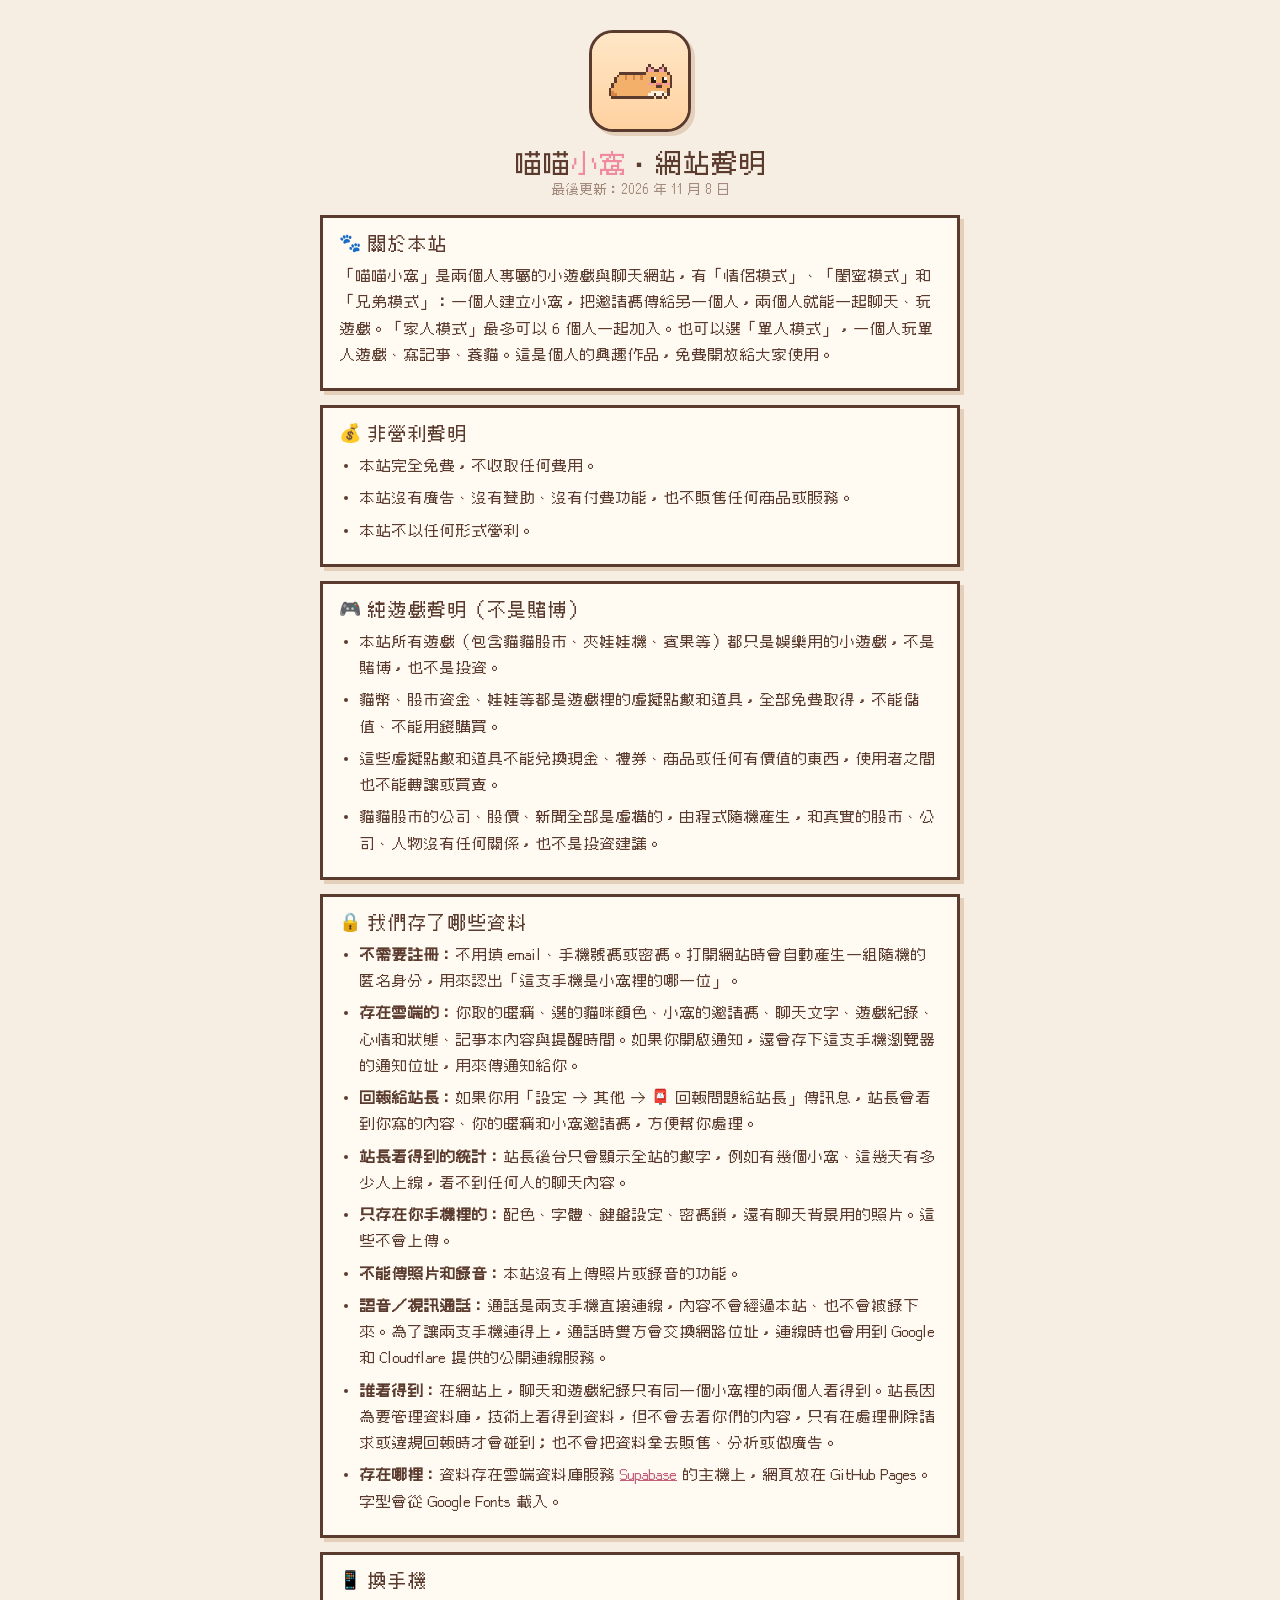
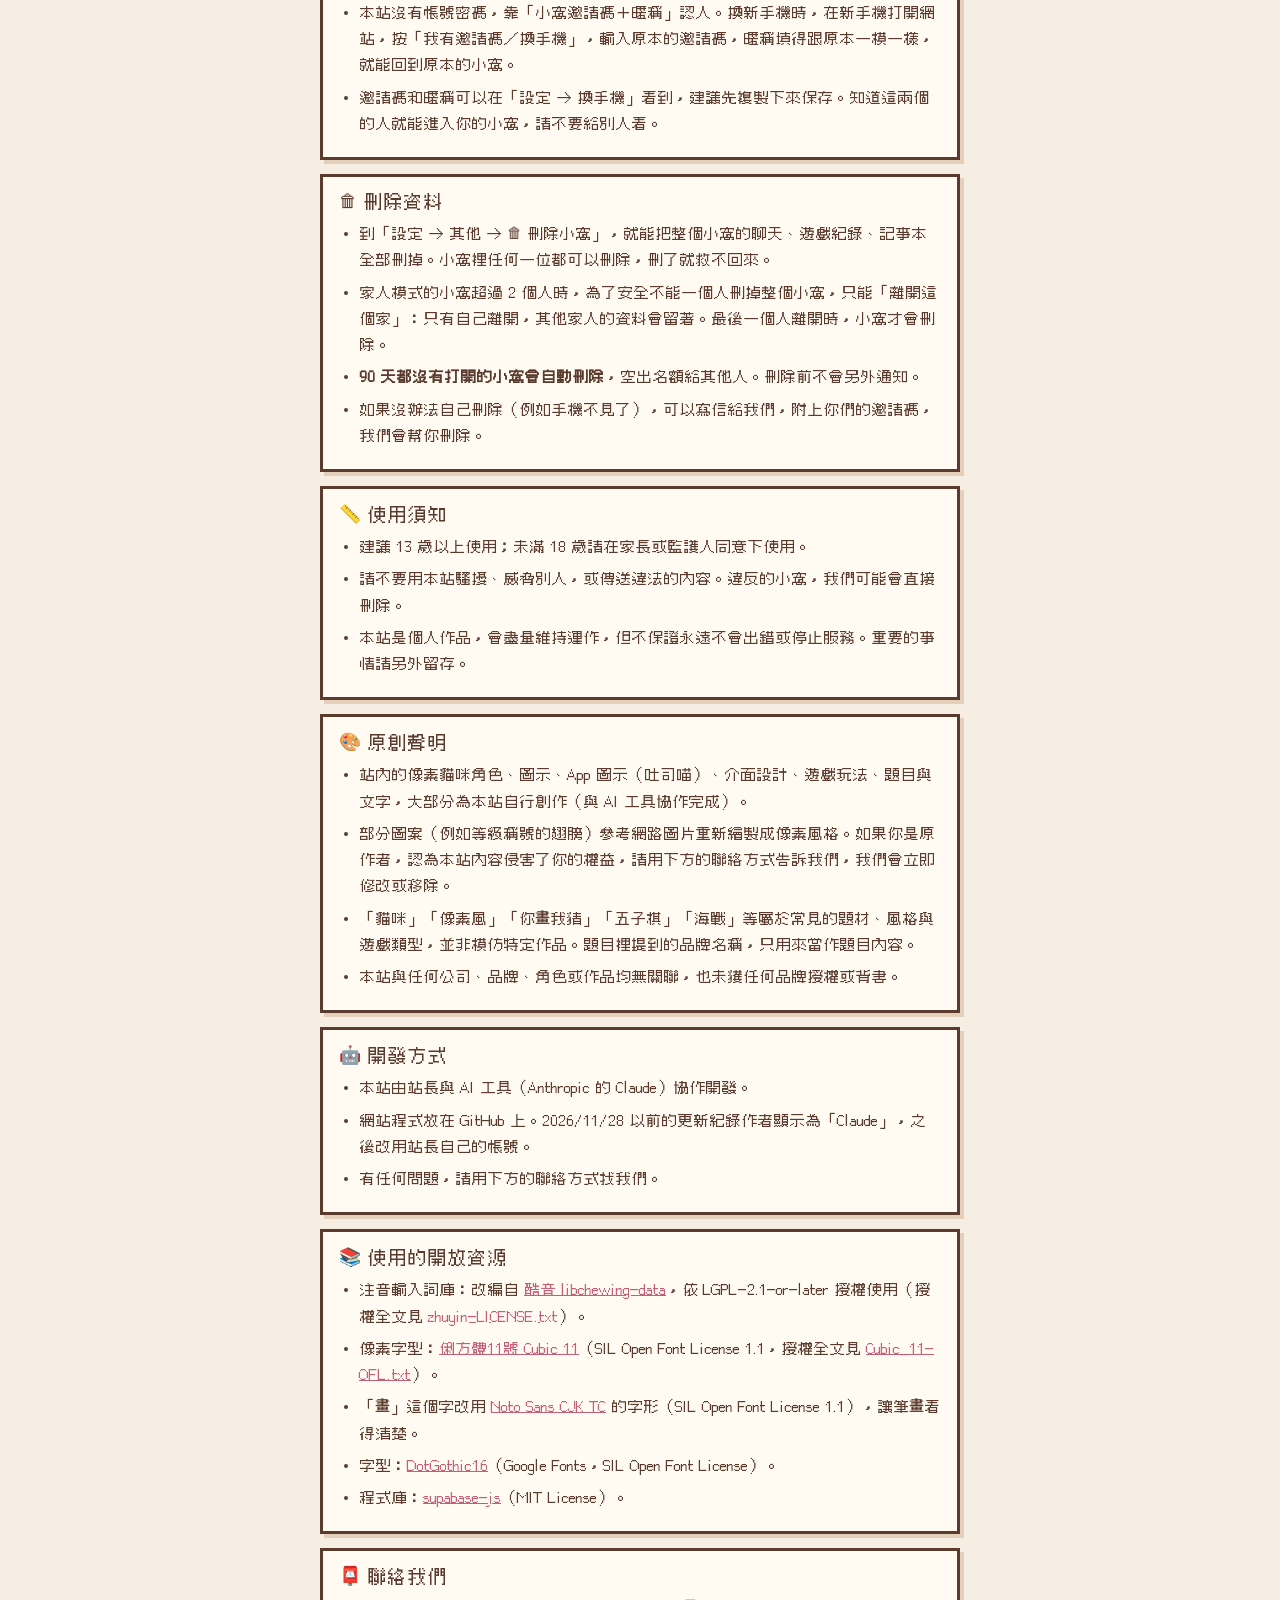
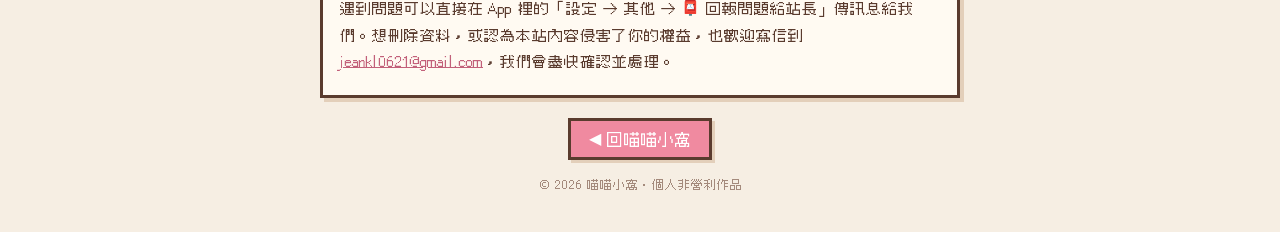
==== commit 28bc5aed: "網站聲明和 README：改成「大部分」自行創作，註明稱號翅膀參考網路圖片、如有侵權請來信會立即移除；開發方式更新成 11/28 起用站長帳號；CLAUDE.md 記下翅膀的來源 Co-Authore" ====
--- a/about.html
+++ b/about.html
@@ -79,8 +79,8 @@
 
 <div class="box"><h2>🎨 原創聲明</h2>
 <ul>
-<li>站內的像素貓咪角色、圖示、App 圖示（吐司喵）、介面設計、遊戲玩法、題目與文字，皆為本站自行創作（與 AI 工具協作完成）。</li>
-<li>本站沒有複製、描摹或改作任何其他作品、角色、貼圖或品牌的圖像與內容。</li>
+<li>站內的像素貓咪角色、圖示、App 圖示（吐司喵）、介面設計、遊戲玩法、題目與文字，大部分為本站自行創作（與 AI 工具協作完成）。</li>
+<li>部分圖案（例如等級稱號的翅膀）參考網路圖片重新繪製成像素風格。如果你是原作者，認為本站內容侵害了你的權益，請用下方的聯絡方式告訴我們，我們會立即修改或移除。</li>
 <li>「貓咪」「像素風」「你畫我猜」「五子棋」「海戰」等屬於常見的題材、風格與遊戲類型，並非模仿特定作品。題目裡提到的品牌名稱，只用來當作題目內容。</li>
 <li>本站與任何公司、品牌、角色或作品均無關聯，也未獲任何品牌授權或背書。</li>
 </ul></div>
@@ -88,8 +88,8 @@
 <div class="box"><h2>🤖 開發方式</h2>
 <ul>
 <li>本站由站長與 AI 工具（Anthropic 的 Claude）協作開發。</li>
-<li>網站程式放在 GitHub 上，更新紀錄的作者會顯示為「Claude」，這是協作工具留下的紀錄方式。</li>
-<li>為了保護隱私，站長不公開個人身分和帳號。有任何問題，請用下方的聯絡方式找我們。</li>
+<li>網站程式放在 GitHub 上。2026/11/28 以前的更新紀錄作者顯示為「Claude」，之後改用站長自己的帳號。</li>
+<li>有任何問題，請用下方的聯絡方式找我們。</li>
 </ul></div>
 
 <div class="box"><h2>📚 使用的開放資源</h2>
